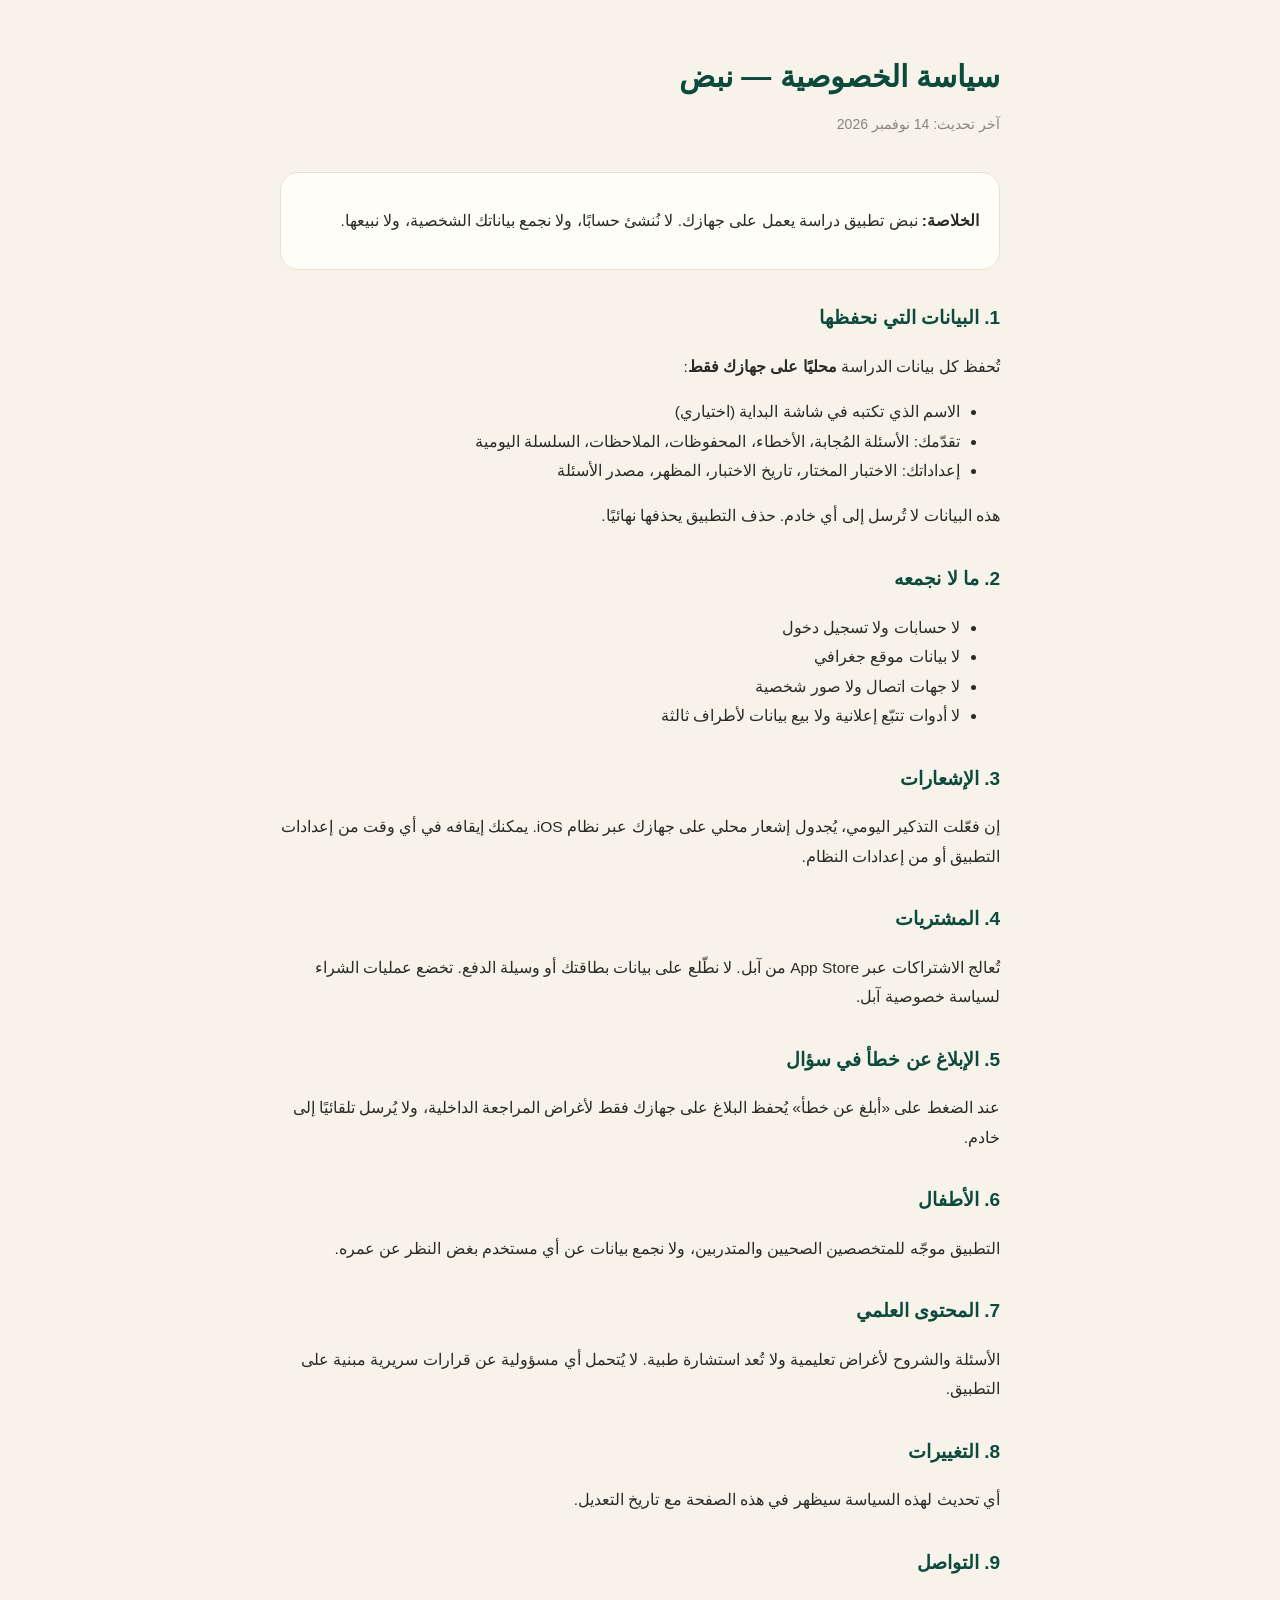
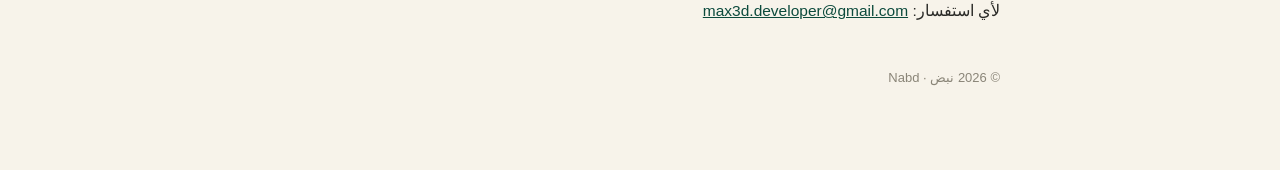
==== index.html @ 38af730b "Nabd legal pages" ====
<!doctype html>
<html lang="ar" dir="rtl">
<head>
<meta charset="utf-8">
<meta name="viewport" content="width=device-width, initial-scale=1">
<title>نبض — سياسة الخصوصية</title>
<style>
  :root { color-scheme: light; }
  body { margin:0; background:#F7F3EA; color:#1C1C1A;
         font-family:-apple-system, "SF Arabic", "Segoe UI", Tahoma, sans-serif;
         line-height:1.9; }
  main { max-width: 720px; margin: 0 auto; padding: 48px 22px 80px; }
  h1 { font-size: 30px; margin: 0 0 6px; color:#0C4A3C; }
  .sub { color:#8A8578; font-size: 14px; margin-bottom: 34px; }
  h2 { font-size: 19px; margin: 30px 0 8px; color:#0C4A3C; }
  p, li { font-size: 15.5px; color:#2A2A27; }
  .card { background:#FFFDF7; border:1px solid #E8E1D2; border-radius:18px; padding:18px 20px; margin:16px 0; }
  a { color:#0C4A3C; }
  code { background:#EDE5D6; padding:2px 6px; border-radius:6px; font-size:13px; }
  footer { margin-top:40px; color:#8A8578; font-size:13px; }
</style>
</head>
<body>
<main>
  <h1>سياسة الخصوصية — نبض</h1>
  <div class="sub">آخر تحديث: 14 نوفمبر 2026</div>

  <div class="card">
    <p><strong>الخلاصة:</strong> نبض تطبيق دراسة يعمل على جهازك. لا نُنشئ حسابًا، ولا نجمع بياناتك الشخصية، ولا نبيعها.</p>
  </div>

  <h2>1. البيانات التي نحفظها</h2>
  <p>تُحفظ كل بيانات الدراسة <strong>محليًا على جهازك فقط</strong>:</p>
  <ul>
    <li>الاسم الذي تكتبه في شاشة البداية (اختياري)</li>
    <li>تقدّمك: الأسئلة المُجابة، الأخطاء، المحفوظات، الملاحظات، السلسلة اليومية</li>
    <li>إعداداتك: الاختبار المختار، تاريخ الاختبار، المظهر، مصدر الأسئلة</li>
  </ul>
  <p>هذه البيانات لا تُرسل إلى أي خادم. حذف التطبيق يحذفها نهائيًا.</p>

  <h2>2. ما لا نجمعه</h2>
  <ul>
    <li>لا حسابات ولا تسجيل دخول</li>
    <li>لا بيانات موقع جغرافي</li>
    <li>لا جهات اتصال ولا صور شخصية</li>
    <li>لا أدوات تتبّع إعلانية ولا بيع بيانات لأطراف ثالثة</li>
  </ul>

  <h2>3. الإشعارات</h2>
  <p>إن فعّلت التذكير اليومي، يُجدول إشعار محلي على جهازك عبر نظام iOS. يمكنك إيقافه في أي وقت من إعدادات التطبيق أو من إعدادات النظام.</p>

  <h2>4. المشتريات</h2>
  <p>تُعالج الاشتراكات عبر App Store من آبل. لا نطّلع على بيانات بطاقتك أو وسيلة الدفع. تخضع عمليات الشراء لسياسة خصوصية آبل.</p>

  <h2>5. الإبلاغ عن خطأ في سؤال</h2>
  <p>عند الضغط على «أبلغ عن خطأ» يُحفظ البلاغ على جهازك فقط لأغراض المراجعة الداخلية، ولا يُرسل تلقائيًا إلى خادم.</p>

  <h2>6. الأطفال</h2>
  <p>التطبيق موجّه للمتخصصين الصحيين والمتدربين، ولا نجمع بيانات عن أي مستخدم بغض النظر عن عمره.</p>

  <h2>7. المحتوى العلمي</h2>
  <p>الأسئلة والشروح لأغراض تعليمية ولا تُعد استشارة طبية. لا يُتحمل أي مسؤولية عن قرارات سريرية مبنية على التطبيق.</p>

  <h2>8. التغييرات</h2>
  <p>أي تحديث لهذه السياسة سيظهر في هذه الصفحة مع تاريخ التعديل.</p>

  <h2>9. التواصل</h2>
  <p>لأي استفسار: <a href="mailto:max3d.developer@gmail.com">max3d.developer@gmail.com</a></p>

  <footer>© 2026 نبض · Nabd</footer>
</main>
</body>
</html>
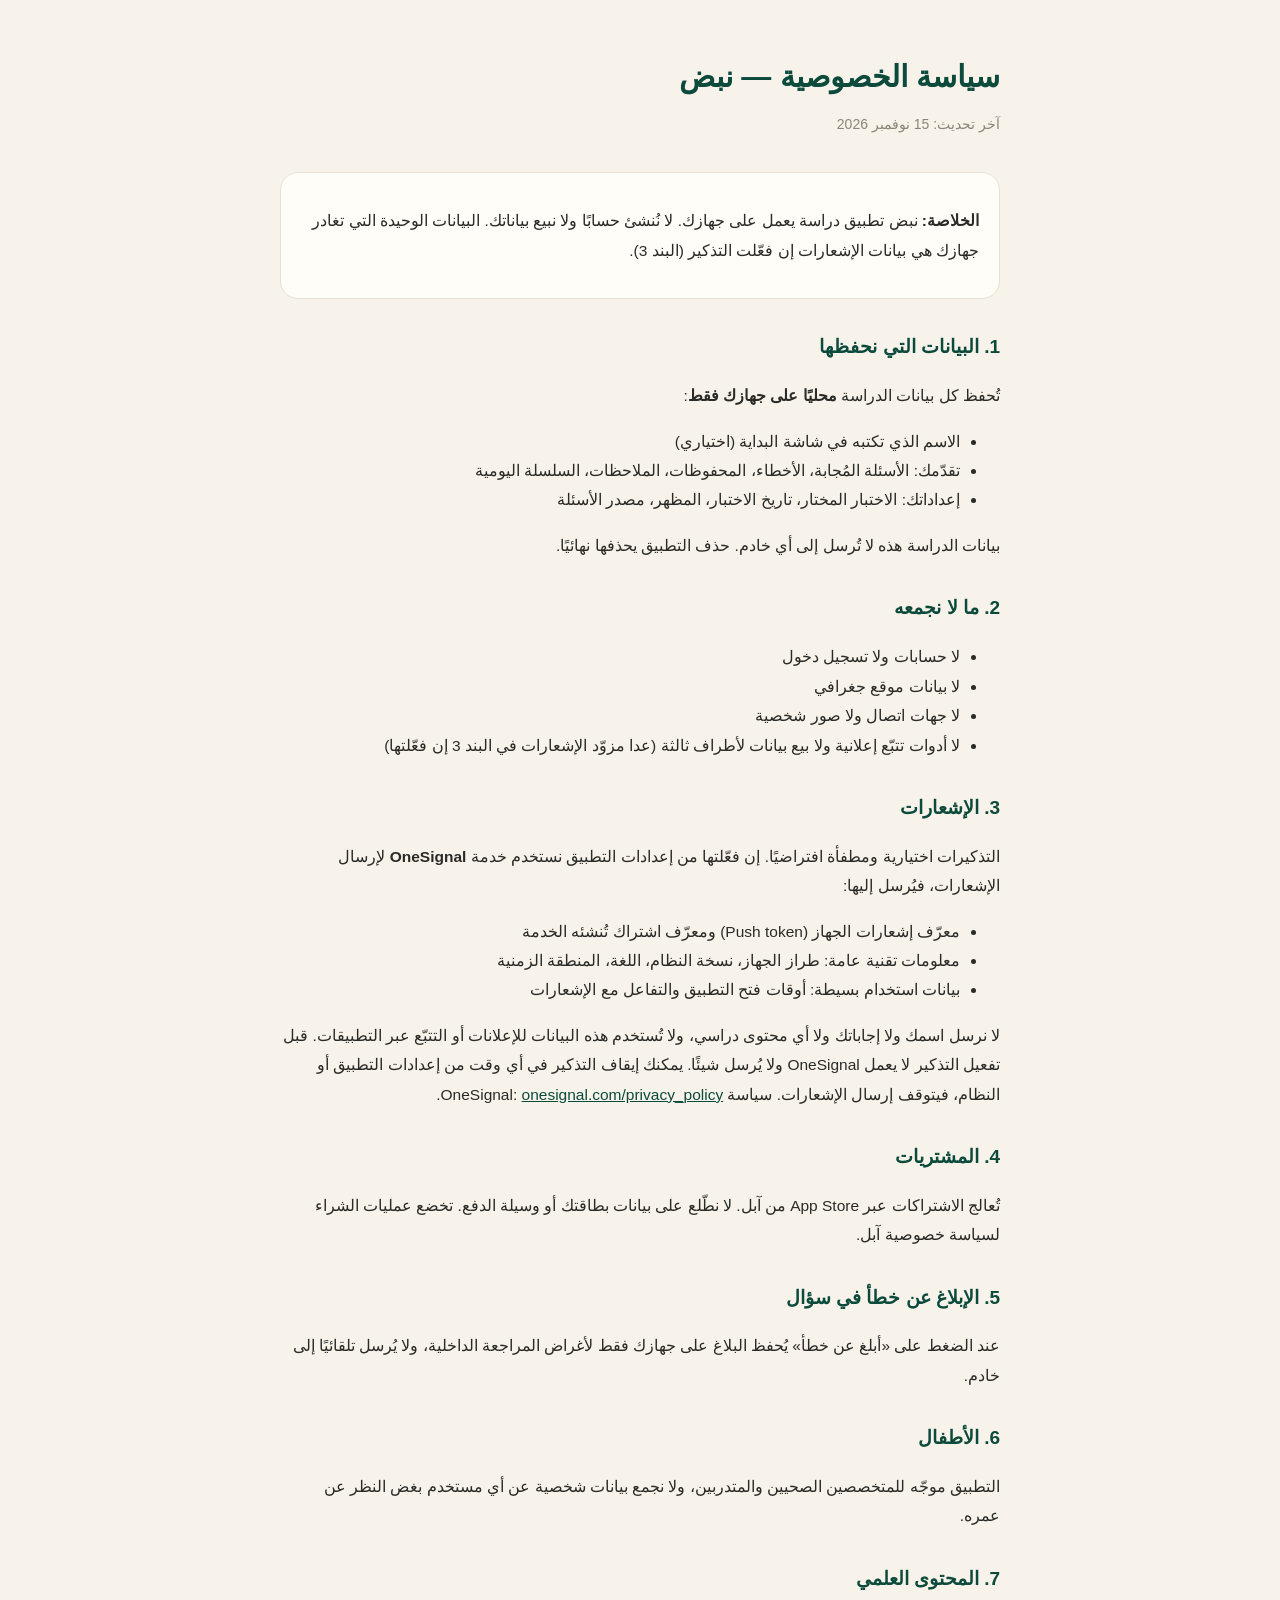
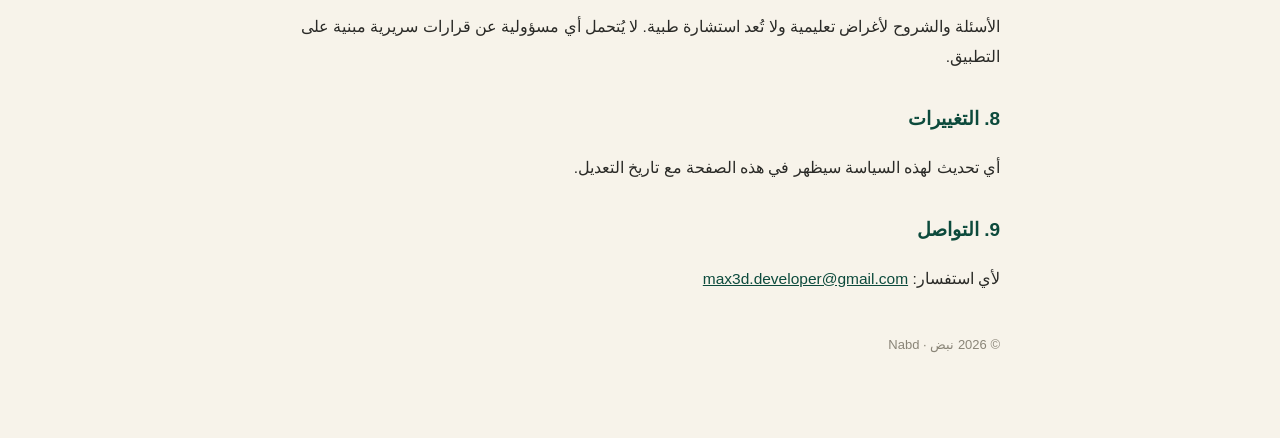
==== commit 08ff1eb2: "Privacy policy: disclose optional OneSignal push reminders Co-Authored-By: Claude Opus 5.5 <noreply@" ====
--- a/index.html
+++ b/index.html
@@ -23,10 +23,10 @@
 <body>
 <main>
   <h1>سياسة الخصوصية — نبض</h1>
-  <div class="sub">آخر تحديث: 14 نوفمبر 2026</div>
+  <div class="sub">آخر تحديث: 15 نوفمبر 2026</div>
 
   <div class="card">
-    <p><strong>الخلاصة:</strong> نبض تطبيق دراسة يعمل على جهازك. لا نُنشئ حسابًا، ولا نجمع بياناتك الشخصية، ولا نبيعها.</p>
+    <p><strong>الخلاصة:</strong> نبض تطبيق دراسة يعمل على جهازك. لا نُنشئ حسابًا ولا نبيع بياناتك. البيانات الوحيدة التي تغادر جهازك هي بيانات الإشعارات إن فعّلت التذكير (البند 3).</p>
   </div>
 
   <h2>1. البيانات التي نحفظها</h2>
@@ -36,18 +36,24 @@
     <li>تقدّمك: الأسئلة المُجابة، الأخطاء، المحفوظات، الملاحظات، السلسلة اليومية</li>
     <li>إعداداتك: الاختبار المختار، تاريخ الاختبار، المظهر، مصدر الأسئلة</li>
   </ul>
-  <p>هذه البيانات لا تُرسل إلى أي خادم. حذف التطبيق يحذفها نهائيًا.</p>
+  <p>بيانات الدراسة هذه لا تُرسل إلى أي خادم. حذف التطبيق يحذفها نهائيًا.</p>
 
   <h2>2. ما لا نجمعه</h2>
   <ul>
     <li>لا حسابات ولا تسجيل دخول</li>
     <li>لا بيانات موقع جغرافي</li>
     <li>لا جهات اتصال ولا صور شخصية</li>
-    <li>لا أدوات تتبّع إعلانية ولا بيع بيانات لأطراف ثالثة</li>
+    <li>لا أدوات تتبّع إعلانية ولا بيع بيانات لأطراف ثالثة (عدا مزوّد الإشعارات في البند 3 إن فعّلتها)</li>
   </ul>
 
   <h2>3. الإشعارات</h2>
-  <p>إن فعّلت التذكير اليومي، يُجدول إشعار محلي على جهازك عبر نظام iOS. يمكنك إيقافه في أي وقت من إعدادات التطبيق أو من إعدادات النظام.</p>
+  <p>التذكيرات اختيارية ومطفأة افتراضيًا. إن فعّلتها من إعدادات التطبيق نستخدم خدمة <strong>OneSignal</strong> لإرسال الإشعارات، فيُرسل إليها:</p>
+  <ul>
+    <li>معرّف إشعارات الجهاز (Push token) ومعرّف اشتراك تُنشئه الخدمة</li>
+    <li>معلومات تقنية عامة: طراز الجهاز، نسخة النظام، اللغة، المنطقة الزمنية</li>
+    <li>بيانات استخدام بسيطة: أوقات فتح التطبيق والتفاعل مع الإشعارات</li>
+  </ul>
+  <p>لا نرسل اسمك ولا إجاباتك ولا أي محتوى دراسي، ولا تُستخدم هذه البيانات للإعلانات أو التتبّع عبر التطبيقات. قبل تفعيل التذكير لا يعمل OneSignal ولا يُرسل شيئًا. يمكنك إيقاف التذكير في أي وقت من إعدادات التطبيق أو النظام، فيتوقف إرسال الإشعارات. سياسة OneSignal: <a href="https://onesignal.com/privacy_policy">onesignal.com/privacy_policy</a>.</p>
 
   <h2>4. المشتريات</h2>
   <p>تُعالج الاشتراكات عبر App Store من آبل. لا نطّلع على بيانات بطاقتك أو وسيلة الدفع. تخضع عمليات الشراء لسياسة خصوصية آبل.</p>
@@ -56,7 +62,7 @@
   <p>عند الضغط على «أبلغ عن خطأ» يُحفظ البلاغ على جهازك فقط لأغراض المراجعة الداخلية، ولا يُرسل تلقائيًا إلى خادم.</p>
 
   <h2>6. الأطفال</h2>
-  <p>التطبيق موجّه للمتخصصين الصحيين والمتدربين، ولا نجمع بيانات عن أي مستخدم بغض النظر عن عمره.</p>
+  <p>التطبيق موجّه للمتخصصين الصحيين والمتدربين، ولا نجمع بيانات شخصية عن أي مستخدم بغض النظر عن عمره.</p>
 
   <h2>7. المحتوى العلمي</h2>
   <p>الأسئلة والشروح لأغراض تعليمية ولا تُعد استشارة طبية. لا يُتحمل أي مسؤولية عن قرارات سريرية مبنية على التطبيق.</p>
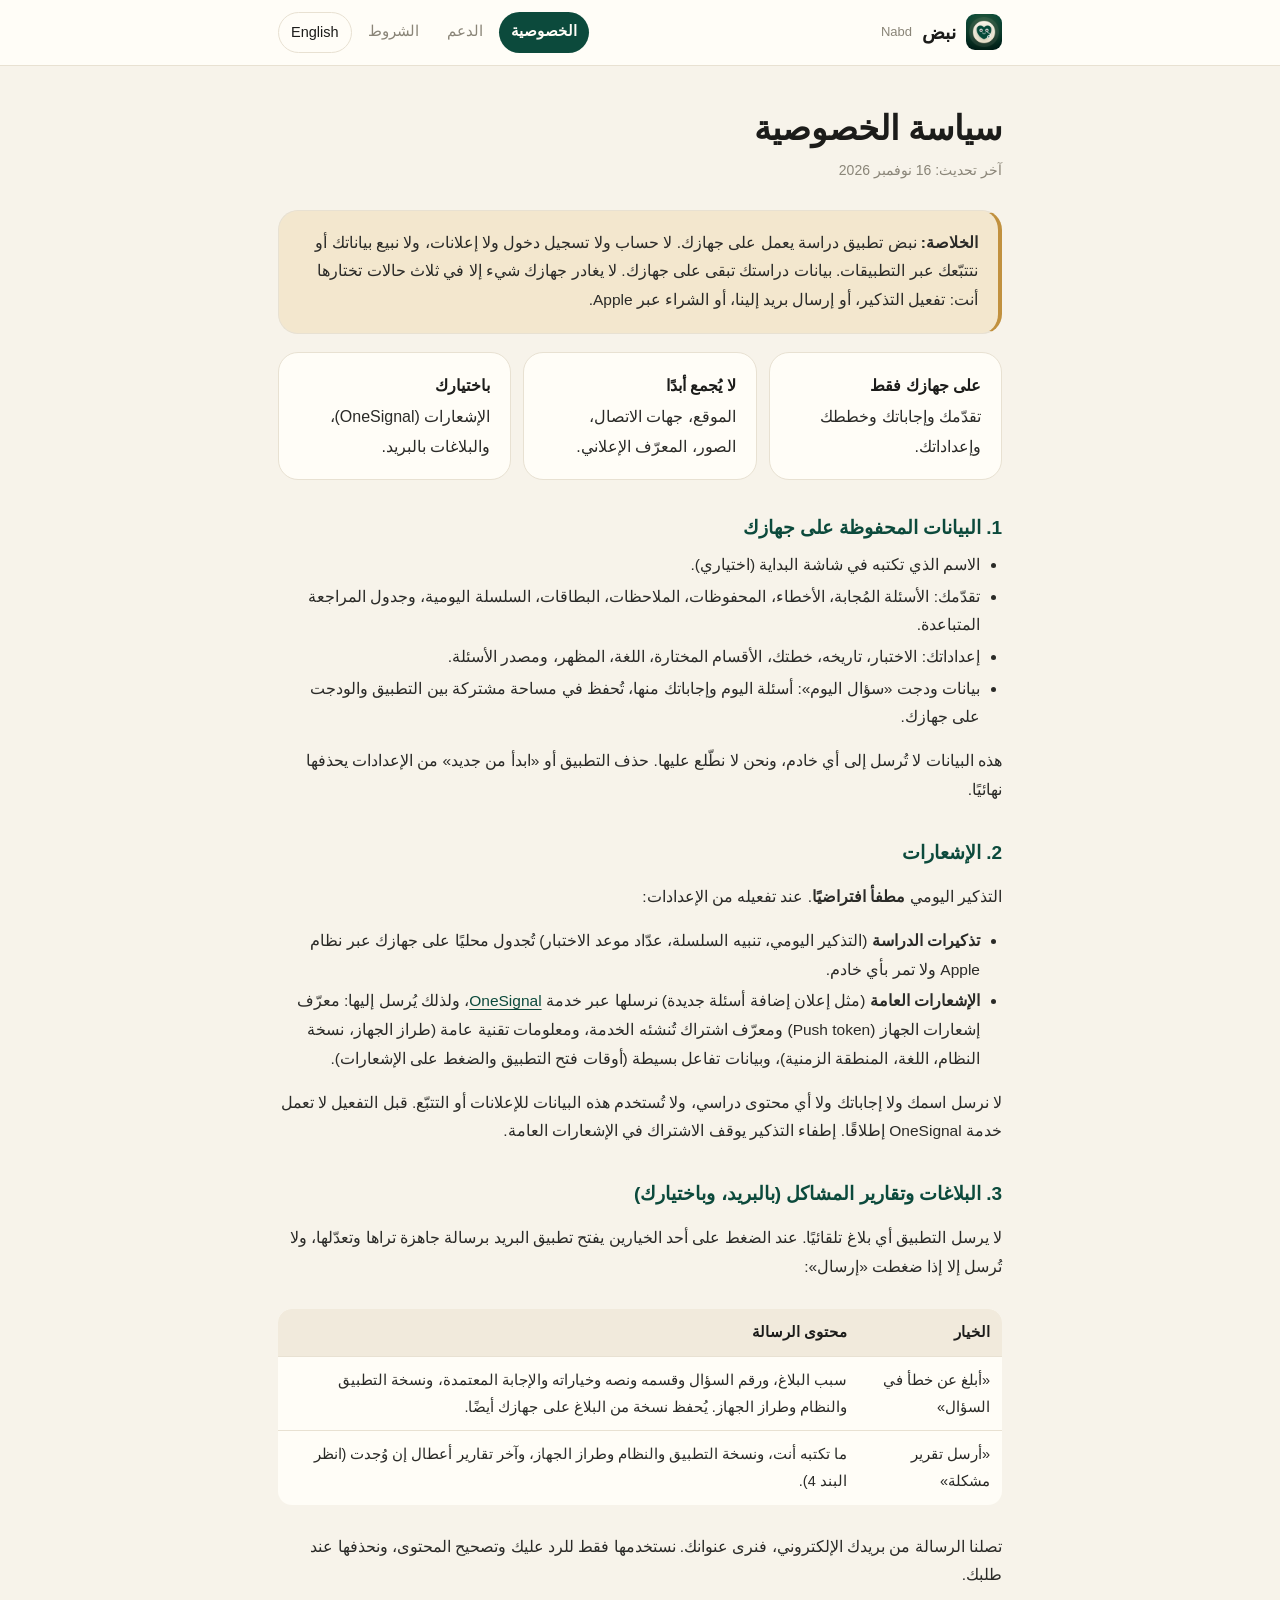
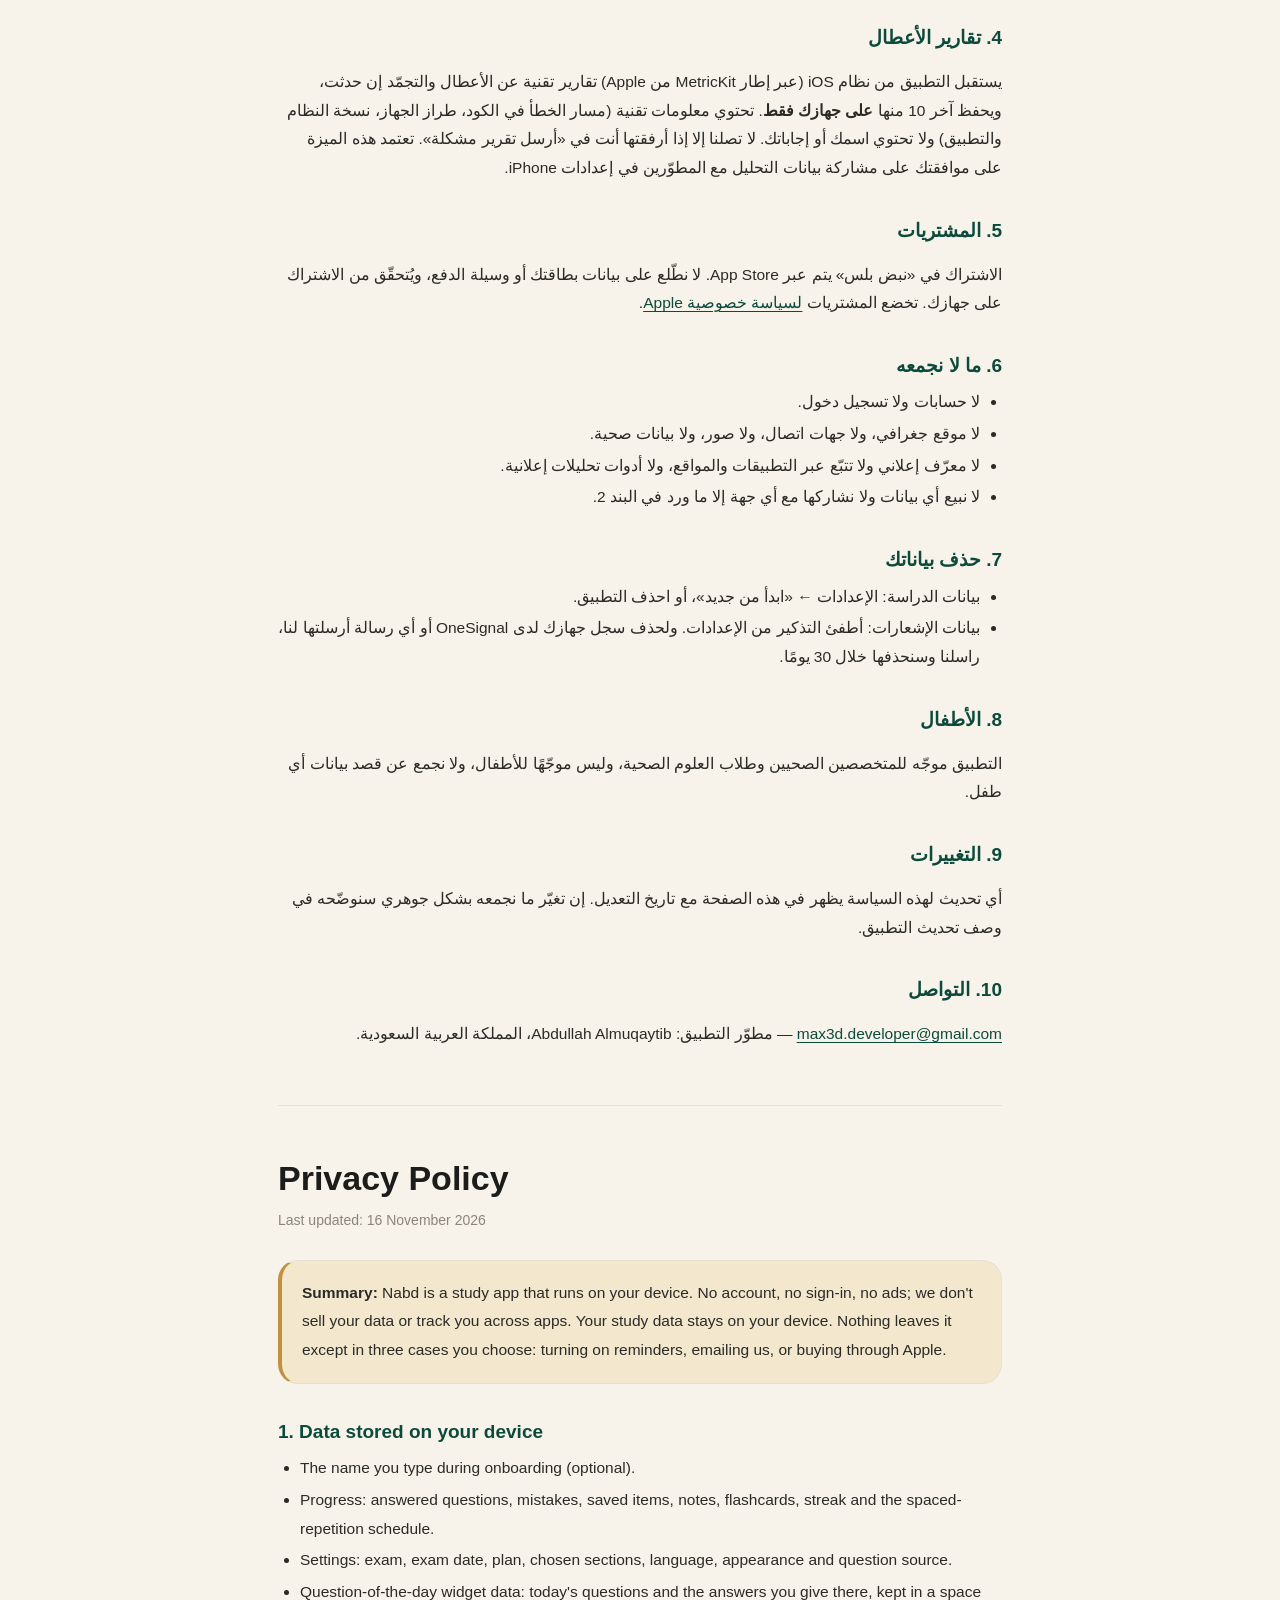
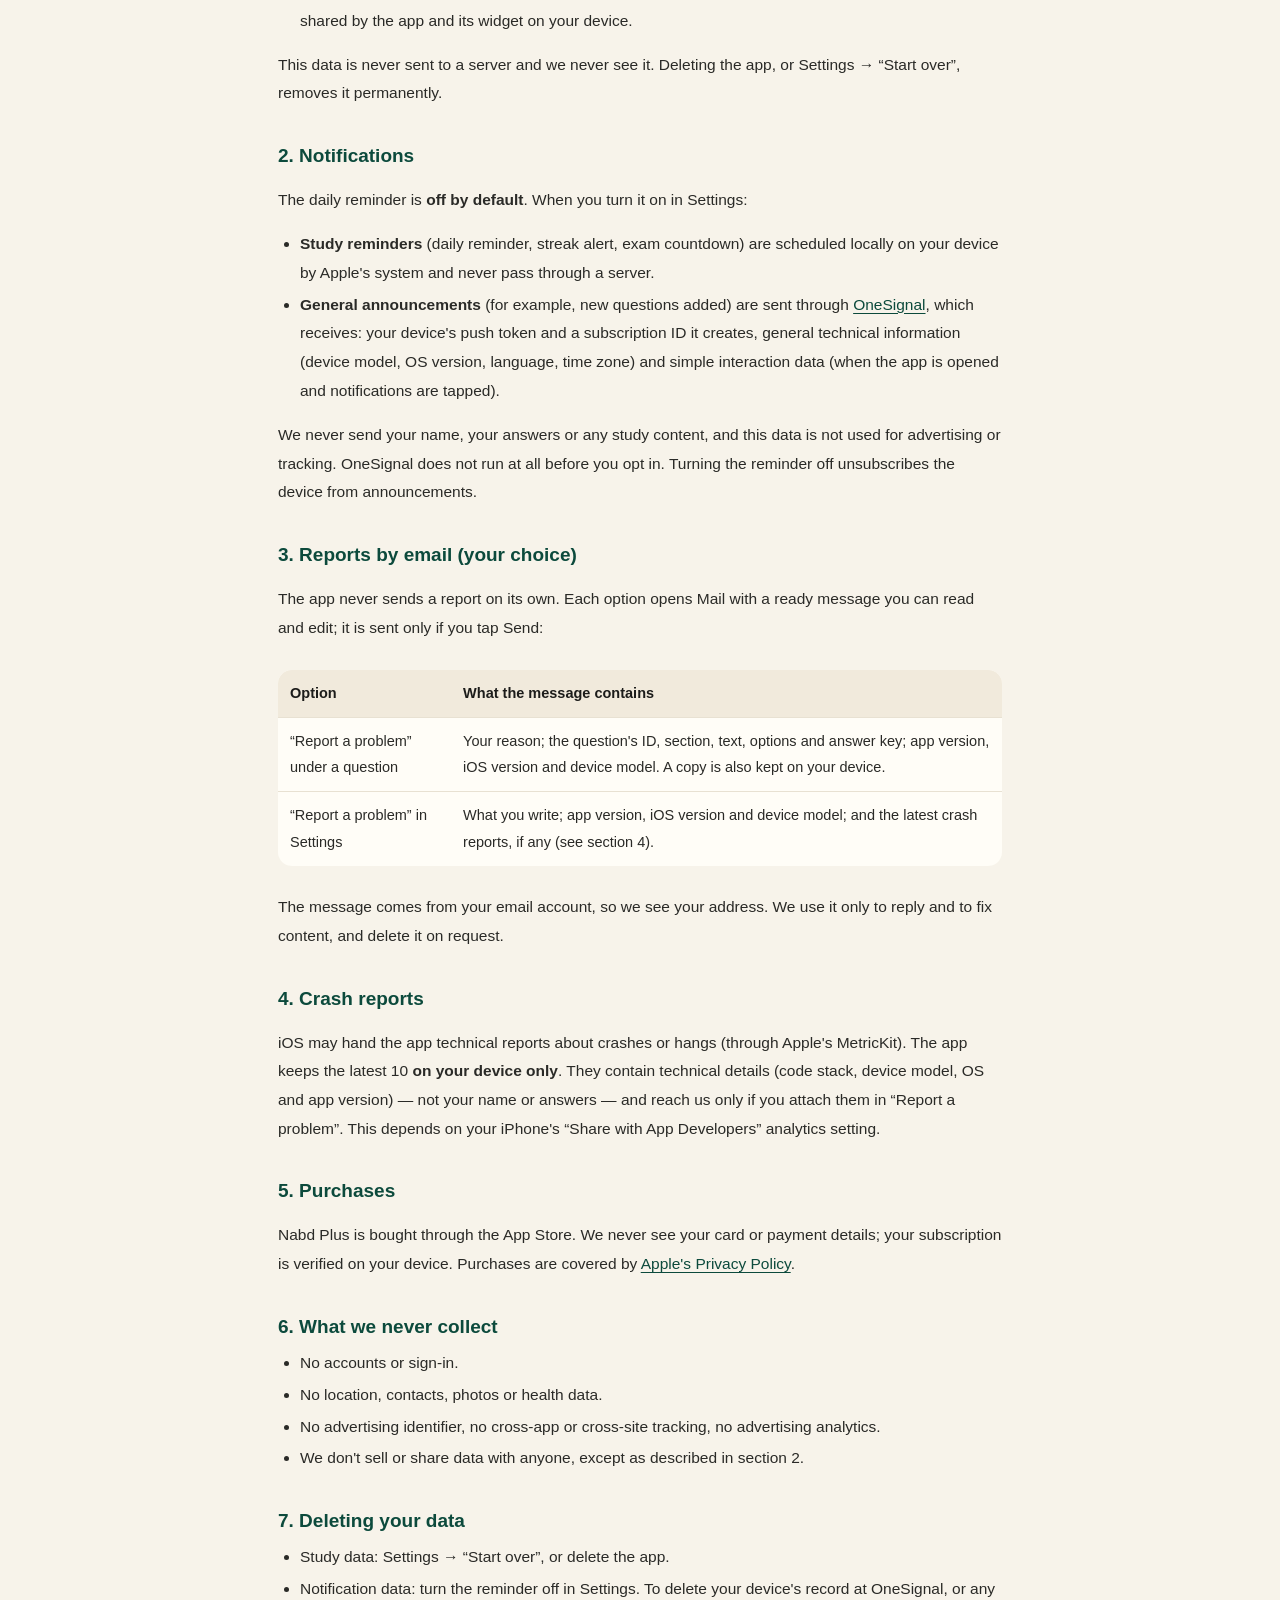
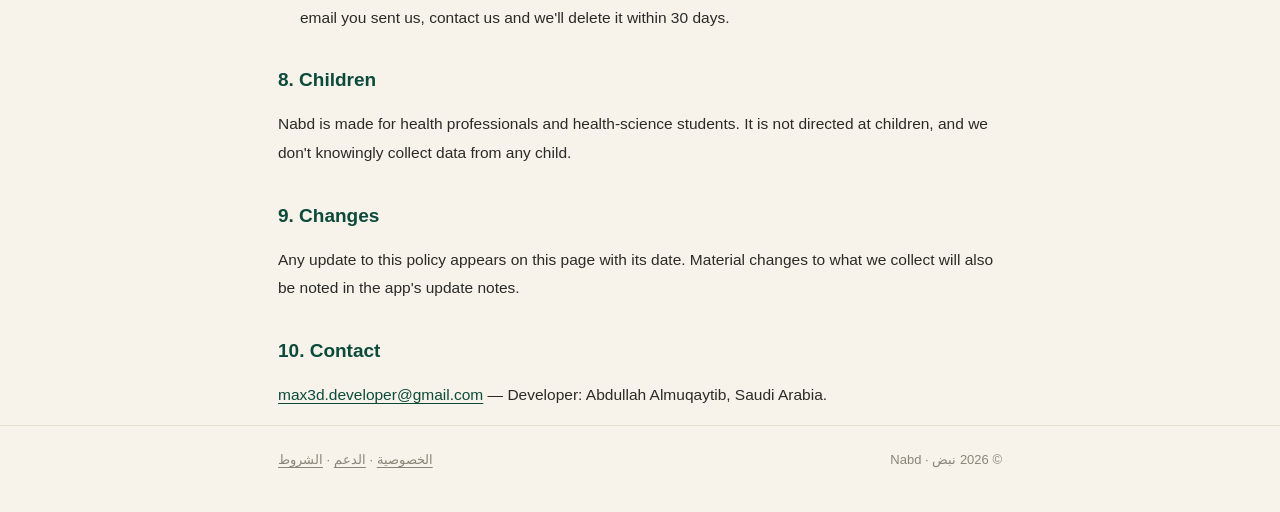
==== commit 67634d22: "Rebrand legal site; accurate privacy policy (email reports, crash logs, OneSignal); new support and " ====
--- a/index.html
+++ b/index.html
@@ -3,77 +3,166 @@
 <head>
 <meta charset="utf-8">
 <meta name="viewport" content="width=device-width, initial-scale=1">
-<title>نبض — سياسة الخصوصية</title>
-<style>
-  :root { color-scheme: light; }
-  body { margin:0; background:#F7F3EA; color:#1C1C1A;
-         font-family:-apple-system, "SF Arabic", "Segoe UI", Tahoma, sans-serif;
-         line-height:1.9; }
-  main { max-width: 720px; margin: 0 auto; padding: 48px 22px 80px; }
-  h1 { font-size: 30px; margin: 0 0 6px; color:#0C4A3C; }
-  .sub { color:#8A8578; font-size: 14px; margin-bottom: 34px; }
-  h2 { font-size: 19px; margin: 30px 0 8px; color:#0C4A3C; }
-  p, li { font-size: 15.5px; color:#2A2A27; }
-  .card { background:#FFFDF7; border:1px solid #E8E1D2; border-radius:18px; padding:18px 20px; margin:16px 0; }
-  a { color:#0C4A3C; }
-  code { background:#EDE5D6; padding:2px 6px; border-radius:6px; font-size:13px; }
-  footer { margin-top:40px; color:#8A8578; font-size:13px; }
-</style>
+<title>نبض — سياسة الخصوصية | Nabd Privacy Policy</title>
+<meta name="description" content="سياسة الخصوصية لتطبيق نبض لاختبارات الرخصة الصحية السعودية. Privacy policy for Nabd.">
+<meta name="theme-color" content="#0C4A3C">
+<link rel="icon" href="assets/favicon.png">
+<link rel="apple-touch-icon" href="assets/icon.png">
+<link rel="stylesheet" href="assets/site.css">
 </head>
 <body>
-<main>
-  <h1>سياسة الخصوصية — نبض</h1>
-  <div class="sub">آخر تحديث: 15 نوفمبر 2026</div>
+<header class="top"><div class="wrap">
+  <a class="brand" href="./"><img src="assets/icon.png" alt="">نبض <small>Nabd</small></a>
+  <nav>
+    <a href="./" aria-current="page">الخصوصية</a>
+    <a href="support.html">الدعم</a>
+    <a href="terms.html">الشروط</a>
+    <a class="lang" href="#en" lang="en">English</a>
+  </nav>
+</div></header>
 
-  <div class="card">
-    <p><strong>الخلاصة:</strong> نبض تطبيق دراسة يعمل على جهازك. لا نُنشئ حسابًا ولا نبيع بياناتك. البيانات الوحيدة التي تغادر جهازك هي بيانات الإشعارات إن فعّلت التذكير (البند 3).</p>
+<main class="wrap">
+  <section class="hero">
+    <h1>سياسة الخصوصية</h1>
+    <div class="sub">آخر تحديث: 16 نوفمبر 2026</div>
+  </section>
+
+  <div class="card key">
+    <p><strong>الخلاصة:</strong> نبض تطبيق دراسة يعمل على جهازك. لا حساب ولا تسجيل دخول ولا إعلانات، ولا نبيع بياناتك أو نتتبّعك عبر التطبيقات. بيانات دراستك تبقى على جهازك. لا يغادر جهازك شيء إلا في ثلاث حالات تختارها أنت: تفعيل التذكير، أو إرسال بريد إلينا، أو الشراء عبر Apple.</p>
   </div>
 
-  <h2>1. البيانات التي نحفظها</h2>
-  <p>تُحفظ كل بيانات الدراسة <strong>محليًا على جهازك فقط</strong>:</p>
+  <div class="grid">
+    <div class="card"><strong>على جهازك فقط</strong>تقدّمك وإجاباتك وخططك وإعداداتك.</div>
+    <div class="card"><strong>لا يُجمع أبدًا</strong>الموقع، جهات الاتصال، الصور، المعرّف الإعلاني.</div>
+    <div class="card"><strong>باختيارك</strong>الإشعارات (OneSignal)، والبلاغات بالبريد.</div>
+  </div>
+
+  <h2>1. البيانات المحفوظة على جهازك</h2>
   <ul>
-    <li>الاسم الذي تكتبه في شاشة البداية (اختياري)</li>
-    <li>تقدّمك: الأسئلة المُجابة، الأخطاء، المحفوظات، الملاحظات، السلسلة اليومية</li>
-    <li>إعداداتك: الاختبار المختار، تاريخ الاختبار، المظهر، مصدر الأسئلة</li>
+    <li>الاسم الذي تكتبه في شاشة البداية (اختياري).</li>
+    <li>تقدّمك: الأسئلة المُجابة، الأخطاء، المحفوظات، الملاحظات، البطاقات، السلسلة اليومية، وجدول المراجعة المتباعدة.</li>
+    <li>إعداداتك: الاختبار، تاريخه، خطتك، الأقسام المختارة، اللغة، المظهر، ومصدر الأسئلة.</li>
+    <li>بيانات ودجت «سؤال اليوم»: أسئلة اليوم وإجاباتك منها، تُحفظ في مساحة مشتركة بين التطبيق والودجت على جهازك.</li>
   </ul>
-  <p>بيانات الدراسة هذه لا تُرسل إلى أي خادم. حذف التطبيق يحذفها نهائيًا.</p>
+  <p>هذه البيانات لا تُرسل إلى أي خادم، ونحن لا نطّلع عليها. حذف التطبيق أو «ابدأ من جديد» من الإعدادات يحذفها نهائيًا.</p>
 
-  <h2>2. ما لا نجمعه</h2>
+  <h2>2. الإشعارات</h2>
+  <p>التذكير اليومي <strong>مطفأ افتراضيًا</strong>. عند تفعيله من الإعدادات:</p>
   <ul>
-    <li>لا حسابات ولا تسجيل دخول</li>
-    <li>لا بيانات موقع جغرافي</li>
-    <li>لا جهات اتصال ولا صور شخصية</li>
-    <li>لا أدوات تتبّع إعلانية ولا بيع بيانات لأطراف ثالثة (عدا مزوّد الإشعارات في البند 3 إن فعّلتها)</li>
+    <li><strong>تذكيرات الدراسة</strong> (التذكير اليومي، تنبيه السلسلة، عدّاد موعد الاختبار) تُجدول محليًا على جهازك عبر نظام Apple ولا تمر بأي خادم.</li>
+    <li><strong>الإشعارات العامة</strong> (مثل إعلان إضافة أسئلة جديدة) نرسلها عبر خدمة <a href="https://onesignal.com/privacy_policy" rel="noopener">OneSignal</a>، ولذلك يُرسل إليها: معرّف إشعارات الجهاز (Push token) ومعرّف اشتراك تُنشئه الخدمة، ومعلومات تقنية عامة (طراز الجهاز، نسخة النظام، اللغة، المنطقة الزمنية)، وبيانات تفاعل بسيطة (أوقات فتح التطبيق والضغط على الإشعارات).</li>
+  </ul>
+  <p>لا نرسل اسمك ولا إجاباتك ولا أي محتوى دراسي، ولا تُستخدم هذه البيانات للإعلانات أو التتبّع. قبل التفعيل لا تعمل خدمة OneSignal إطلاقًا. إطفاء التذكير يوقف الاشتراك في الإشعارات العامة.</p>
+
+  <h2>3. البلاغات وتقارير المشاكل (بالبريد، وباختيارك)</h2>
+  <p>لا يرسل التطبيق أي بلاغ تلقائيًا. عند الضغط على أحد الخيارين يفتح تطبيق البريد برسالة جاهزة تراها وتعدّلها، ولا تُرسل إلا إذا ضغطت «إرسال»:</p>
+  <div class="tablewrap"><table>
+    <tr><th>الخيار</th><th>محتوى الرسالة</th></tr>
+    <tr><td>«أبلغ عن خطأ في السؤال»</td><td>سبب البلاغ، ورقم السؤال وقسمه ونصه وخياراته والإجابة المعتمدة، ونسخة التطبيق والنظام وطراز الجهاز. يُحفظ نسخة من البلاغ على جهازك أيضًا.</td></tr>
+    <tr><td>«أرسل تقرير مشكلة»</td><td>ما تكتبه أنت، ونسخة التطبيق والنظام وطراز الجهاز، وآخر تقارير أعطال إن وُجدت (انظر البند 4).</td></tr>
+  </table></div>
+  <p>تصلنا الرسالة من بريدك الإلكتروني، فنرى عنوانك. نستخدمها فقط للرد عليك وتصحيح المحتوى، ونحذفها عند طلبك.</p>
+
+  <h2>4. تقارير الأعطال</h2>
+  <p>يستقبل التطبيق من نظام iOS (عبر إطار MetricKit من Apple) تقارير تقنية عن الأعطال والتجمّد إن حدثت، ويحفظ آخر 10 منها <strong>على جهازك فقط</strong>. تحتوي معلومات تقنية (مسار الخطأ في الكود، طراز الجهاز، نسخة النظام والتطبيق) ولا تحتوي اسمك أو إجاباتك. لا تصلنا إلا إذا أرفقتها أنت في «أرسل تقرير مشكلة». تعتمد هذه الميزة على موافقتك على مشاركة بيانات التحليل مع المطوّرين في إعدادات iPhone.</p>
+
+  <h2>5. المشتريات</h2>
+  <p>الاشتراك في «نبض بلس» يتم عبر App Store. لا نطّلع على بيانات بطاقتك أو وسيلة الدفع، ويُتحقّق من الاشتراك على جهازك. تخضع المشتريات <a href="https://www.apple.com/legal/privacy/" rel="noopener">لسياسة خصوصية Apple</a>.</p>
+
+  <h2>6. ما لا نجمعه</h2>
+  <ul>
+    <li>لا حسابات ولا تسجيل دخول.</li>
+    <li>لا موقع جغرافي، ولا جهات اتصال، ولا صور، ولا بيانات صحية.</li>
+    <li>لا معرّف إعلاني ولا تتبّع عبر التطبيقات والمواقع، ولا أدوات تحليلات إعلانية.</li>
+    <li>لا نبيع أي بيانات ولا نشاركها مع أي جهة إلا ما ورد في البند 2.</li>
   </ul>
 
-  <h2>3. الإشعارات</h2>
-  <p>التذكيرات اختيارية ومطفأة افتراضيًا. إن فعّلتها من إعدادات التطبيق نستخدم خدمة <strong>OneSignal</strong> لإرسال الإشعارات، فيُرسل إليها:</p>
+  <h2>7. حذف بياناتك</h2>
   <ul>
-    <li>معرّف إشعارات الجهاز (Push token) ومعرّف اشتراك تُنشئه الخدمة</li>
-    <li>معلومات تقنية عامة: طراز الجهاز، نسخة النظام، اللغة، المنطقة الزمنية</li>
-    <li>بيانات استخدام بسيطة: أوقات فتح التطبيق والتفاعل مع الإشعارات</li>
+    <li>بيانات الدراسة: الإعدادات ← «ابدأ من جديد»، أو احذف التطبيق.</li>
+    <li>بيانات الإشعارات: أطفئ التذكير من الإعدادات. ولحذف سجل جهازك لدى OneSignal أو أي رسالة أرسلتها لنا، راسلنا وسنحذفها خلال 30 يومًا.</li>
   </ul>
-  <p>لا نرسل اسمك ولا إجاباتك ولا أي محتوى دراسي، ولا تُستخدم هذه البيانات للإعلانات أو التتبّع عبر التطبيقات. قبل تفعيل التذكير لا يعمل OneSignal ولا يُرسل شيئًا. يمكنك إيقاف التذكير في أي وقت من إعدادات التطبيق أو النظام، فيتوقف إرسال الإشعارات. سياسة OneSignal: <a href="https://onesignal.com/privacy_policy">onesignal.com/privacy_policy</a>.</p>
 
-  <h2>4. المشتريات</h2>
-  <p>تُعالج الاشتراكات عبر App Store من آبل. لا نطّلع على بيانات بطاقتك أو وسيلة الدفع. تخضع عمليات الشراء لسياسة خصوصية آبل.</p>
+  <h2>8. الأطفال</h2>
+  <p>التطبيق موجّه للمتخصصين الصحيين وطلاب العلوم الصحية، وليس موجّهًا للأطفال، ولا نجمع عن قصد بيانات أي طفل.</p>
 
-  <h2>5. الإبلاغ عن خطأ في سؤال</h2>
-  <p>عند الضغط على «أبلغ عن خطأ» يُحفظ البلاغ على جهازك فقط لأغراض المراجعة الداخلية، ولا يُرسل تلقائيًا إلى خادم.</p>
+  <h2>9. التغييرات</h2>
+  <p>أي تحديث لهذه السياسة يظهر في هذه الصفحة مع تاريخ التعديل. إن تغيّر ما نجمعه بشكل جوهري سنوضّحه في وصف تحديث التطبيق.</p>
 
-  <h2>6. الأطفال</h2>
-  <p>التطبيق موجّه للمتخصصين الصحيين والمتدربين، ولا نجمع بيانات شخصية عن أي مستخدم بغض النظر عن عمره.</p>
+  <h2>10. التواصل</h2>
+  <p><a href="mailto:max3d.developer@gmail.com">max3d.developer@gmail.com</a> — مطوّر التطبيق: Abdullah Almuqaytib، المملكة العربية السعودية.</p>
 
-  <h2>7. المحتوى العلمي</h2>
-  <p>الأسئلة والشروح لأغراض تعليمية ولا تُعد استشارة طبية. لا يُتحمل أي مسؤولية عن قرارات سريرية مبنية على التطبيق.</p>
+  <!-- ===================== English ===================== -->
+  <section class="en" id="en" lang="en" dir="ltr">
+    <section class="hero">
+      <h1>Privacy Policy</h1>
+      <div class="sub">Last updated: 16 November 2026</div>
+    </section>
 
-  <h2>8. التغييرات</h2>
-  <p>أي تحديث لهذه السياسة سيظهر في هذه الصفحة مع تاريخ التعديل.</p>
+    <div class="card key">
+      <p><strong>Summary:</strong> Nabd is a study app that runs on your device. No account, no sign-in, no ads; we don't sell your data or track you across apps. Your study data stays on your device. Nothing leaves it except in three cases you choose: turning on reminders, emailing us, or buying through Apple.</p>
+    </div>
 
-  <h2>9. التواصل</h2>
-  <p>لأي استفسار: <a href="mailto:max3d.developer@gmail.com">max3d.developer@gmail.com</a></p>
+    <h2>1. Data stored on your device</h2>
+    <ul>
+      <li>The name you type during onboarding (optional).</li>
+      <li>Progress: answered questions, mistakes, saved items, notes, flashcards, streak and the spaced-repetition schedule.</li>
+      <li>Settings: exam, exam date, plan, chosen sections, language, appearance and question source.</li>
+      <li>Question-of-the-day widget data: today's questions and the answers you give there, kept in a space shared by the app and its widget on your device.</li>
+    </ul>
+    <p>This data is never sent to a server and we never see it. Deleting the app, or Settings → “Start over”, removes it permanently.</p>
 
-  <footer>© 2026 نبض · Nabd</footer>
+    <h2>2. Notifications</h2>
+    <p>The daily reminder is <strong>off by default</strong>. When you turn it on in Settings:</p>
+    <ul>
+      <li><strong>Study reminders</strong> (daily reminder, streak alert, exam countdown) are scheduled locally on your device by Apple's system and never pass through a server.</li>
+      <li><strong>General announcements</strong> (for example, new questions added) are sent through <a href="https://onesignal.com/privacy_policy" rel="noopener">OneSignal</a>, which receives: your device's push token and a subscription ID it creates, general technical information (device model, OS version, language, time zone) and simple interaction data (when the app is opened and notifications are tapped).</li>
+    </ul>
+    <p>We never send your name, your answers or any study content, and this data is not used for advertising or tracking. OneSignal does not run at all before you opt in. Turning the reminder off unsubscribes the device from announcements.</p>
+
+    <h2>3. Reports by email (your choice)</h2>
+    <p>The app never sends a report on its own. Each option opens Mail with a ready message you can read and edit; it is sent only if you tap Send:</p>
+    <div class="tablewrap"><table>
+      <tr><th>Option</th><th>What the message contains</th></tr>
+      <tr><td>“Report a problem” under a question</td><td>Your reason; the question's ID, section, text, options and answer key; app version, iOS version and device model. A copy is also kept on your device.</td></tr>
+      <tr><td>“Report a problem” in Settings</td><td>What you write; app version, iOS version and device model; and the latest crash reports, if any (see section 4).</td></tr>
+    </table></div>
+    <p>The message comes from your email account, so we see your address. We use it only to reply and to fix content, and delete it on request.</p>
+
+    <h2>4. Crash reports</h2>
+    <p>iOS may hand the app technical reports about crashes or hangs (through Apple's MetricKit). The app keeps the latest 10 <strong>on your device only</strong>. They contain technical details (code stack, device model, OS and app version) — not your name or answers — and reach us only if you attach them in “Report a problem”. This depends on your iPhone's “Share with App Developers” analytics setting.</p>
+
+    <h2>5. Purchases</h2>
+    <p>Nabd Plus is bought through the App Store. We never see your card or payment details; your subscription is verified on your device. Purchases are covered by <a href="https://www.apple.com/legal/privacy/" rel="noopener">Apple's Privacy Policy</a>.</p>
+
+    <h2>6. What we never collect</h2>
+    <ul>
+      <li>No accounts or sign-in.</li>
+      <li>No location, contacts, photos or health data.</li>
+      <li>No advertising identifier, no cross-app or cross-site tracking, no advertising analytics.</li>
+      <li>We don't sell or share data with anyone, except as described in section 2.</li>
+    </ul>
+
+    <h2>7. Deleting your data</h2>
+    <ul>
+      <li>Study data: Settings → “Start over”, or delete the app.</li>
+      <li>Notification data: turn the reminder off in Settings. To delete your device's record at OneSignal, or any email you sent us, contact us and we'll delete it within 30 days.</li>
+    </ul>
+
+    <h2>8. Children</h2>
+    <p>Nabd is made for health professionals and health-science students. It is not directed at children, and we don't knowingly collect data from any child.</p>
+
+    <h2>9. Changes</h2>
+    <p>Any update to this policy appears on this page with its date. Material changes to what we collect will also be noted in the app's update notes.</p>
+
+    <h2>10. Contact</h2>
+    <p><a href="mailto:max3d.developer@gmail.com">max3d.developer@gmail.com</a> — Developer: Abdullah Almuqaytib, Saudi Arabia.</p>
+  </section>
 </main>
+
+<footer><div class="wrap">
+  <span>© 2026 نبض · Nabd</span>
+  <span><a href="./">الخصوصية</a> · <a href="support.html">الدعم</a> · <a href="terms.html">الشروط</a></span>
+</div></footer>
 </body>
 </html>
--- a/assets/site.css
+++ b/assets/site.css
@@ -0,0 +1,73 @@
+/* Nabd brand — same palette as the app (Theme.swift) */
+:root {
+  --bg: #F7F3EA; --card: #FFFDF7; --card-alt: #F1EADC;
+  --ink: #1C1C1A; --body: #2A2A27; --muted: #8A8578; --line: #E8E1D2;
+  --primary: #0C4A3C; --primary-deep: #08382E; --on-primary: #FFFDF7;
+  --gold: #C1913F; --gold-soft: #F3E7CE; --chip: #EDE5D6;
+  color-scheme: light dark;
+}
+@media (prefers-color-scheme: dark) {
+  :root {
+    --bg: #0B1310; --card: #14201B; --card-alt: #1C2A24;
+    --ink: #F2EFE6; --body: #D9D5CA; --muted: #9A968A; --line: #26362F;
+    --primary: #2FA383; --primary-deep: #0C4A3C; --on-primary: #0B1310;
+    --gold: #E0B25E; --gold-soft: #3A3325; --chip: #22302A;
+  }
+}
+* { box-sizing: border-box; }
+html { -webkit-text-size-adjust: 100%; }
+body {
+  margin: 0; background: var(--bg); color: var(--body);
+  font-family: -apple-system, BlinkMacSystemFont, "SF Arabic", "Segoe UI", Tahoma, sans-serif;
+  line-height: 1.85; font-size: 16px;
+}
+a { color: var(--primary); text-underline-offset: 3px; }
+.wrap { max-width: 760px; margin: 0 auto; padding: 0 18px; }
+
+/* header */
+.top { border-bottom: 1px solid var(--line); background: var(--card); position: sticky; top: 0; z-index: 5; }
+.top .wrap { display: flex; align-items: center; gap: 12px; padding-block: 12px; flex-wrap: wrap; }
+.brand { display: flex; align-items: center; gap: 10px; text-decoration: none; color: var(--ink); font-weight: 800; font-size: 19px; }
+.brand img { width: 36px; height: 36px; border-radius: 9px; }
+.brand small { color: var(--muted); font-weight: 500; font-size: 13px; }
+nav { display: flex; gap: 4px; margin-inline-start: auto; flex-wrap: wrap; }
+nav a { text-decoration: none; color: var(--muted); font-size: 14.5px; padding: 6px 12px; border-radius: 999px; }
+nav a[aria-current="page"] { background: var(--primary); color: var(--on-primary); font-weight: 600; }
+nav a.lang { border: 1px solid var(--line); color: var(--ink); }
+
+/* hero */
+.hero { padding: 40px 0 8px; }
+.hero h1 { color: var(--ink); font-size: clamp(26px, 6vw, 34px); line-height: 1.35; margin: 0 0 6px; }
+.hero .sub { color: var(--muted); font-size: 14px; }
+
+/* content */
+main { padding-bottom: 60px; }
+h2 { color: var(--primary); font-size: 19px; margin: 34px 0 8px; line-height: 1.5; }
+h3 { color: var(--ink); font-size: 16.5px; margin: 22px 0 4px; }
+p, li { font-size: 15.5px; }
+ul { padding-inline-start: 22px; margin: 6px 0; }
+li { margin: 3px 0; }
+.card { background: var(--card); border: 1px solid var(--line); border-radius: 20px; padding: 18px 20px; margin: 18px 0; }
+.card.key { border-inline-start: 4px solid var(--gold); background: var(--gold-soft); }
+.card p:first-child { margin-top: 0; } .card p:last-child { margin-bottom: 0; }
+.grid { display: grid; grid-template-columns: repeat(auto-fit, minmax(210px, 1fr)); gap: 12px; margin: 16px 0; }
+.grid .card { margin: 0; }
+.grid strong { color: var(--ink); display: block; margin-bottom: 2px; }
+table { width: 100%; border-collapse: collapse; margin: 12px 0; font-size: 14.5px; background: var(--card); border-radius: 14px; overflow: hidden; }
+th, td { text-align: start; padding: 10px 12px; border-bottom: 1px solid var(--line); vertical-align: top; }
+th { background: var(--card-alt); color: var(--ink); font-weight: 700; }
+tr:last-child td { border-bottom: 0; }
+.tablewrap { overflow-x: auto; }
+code, .chip { background: var(--chip); padding: 1px 7px; border-radius: 6px; font-size: 13.5px; }
+.btn { display: inline-block; background: var(--primary); color: var(--on-primary); text-decoration: none; font-weight: 700; padding: 11px 20px; border-radius: 14px; }
+details { background: var(--card); border: 1px solid var(--line); border-radius: 16px; padding: 12px 16px; margin: 10px 0; }
+summary { cursor: pointer; color: var(--ink); font-weight: 700; font-size: 15.5px; }
+details p { margin: 8px 0 2px; }
+
+/* English block */
+.en { direction: ltr; text-align: left; margin-top: 56px; padding-top: 10px; border-top: 1px solid var(--line); }
+
+footer { border-top: 1px solid var(--line); color: var(--muted); font-size: 13px; padding: 22px 0 40px; }
+footer .wrap { display: flex; gap: 14px; flex-wrap: wrap; justify-content: space-between; }
+footer a { color: var(--muted); }
+[id] { scroll-margin-top: 130px; }
